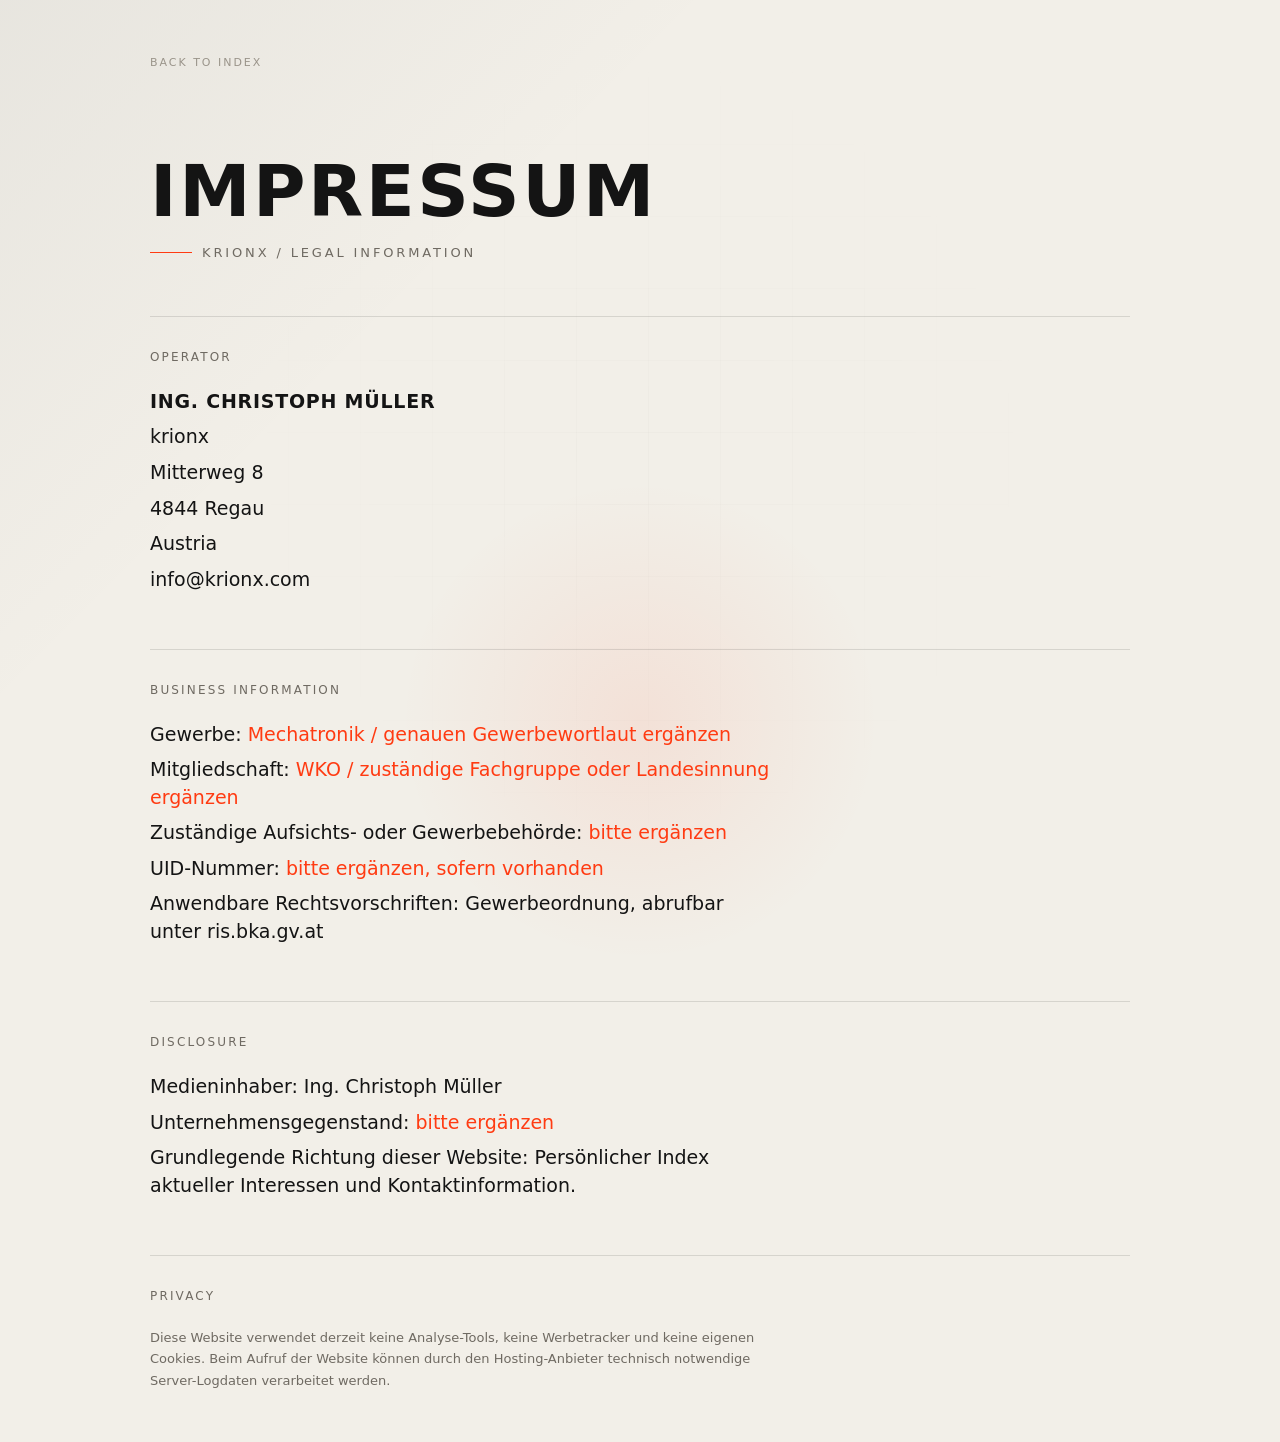
==== impressum.html @ 575dfe28 "Initial commit" ====
<!doctype html>
<html lang="de">
<head>
  <meta charset="UTF-8" />
  <meta name="viewport" content="width=device-width, initial-scale=1.0" />
  <title>Impressum / Christoph Müller / krionx</title>
  <meta name="robots" content="noindex" />

  <style>
    :root {
      --bg: #f2efe8;
      --text: #141414;
      --muted: #6f6a62;
      --quiet: #9a948a;
      --line: rgba(20,20,20,0.12);
      --accent: #ff3b12;
      --steel: #263238;
      --mx: 50%;
      --my: 50%;
    }

    * {
      margin: 0;
      padding: 0;
      box-sizing: border-box;
    }

    html,
    body {
      min-height: 100%;
    }

    body {
      min-height: 100vh;
      background:
        radial-gradient(circle at var(--mx) var(--my), rgba(255,59,18,0.08), transparent 15rem),
        linear-gradient(135deg, rgba(38,50,56,0.05), transparent 32rem),
        var(--bg);
      color: var(--text);
      font-family: Inter, ui-sans-serif, system-ui, sans-serif;
      overflow-x: hidden;
      position: relative;
    }

    body::before {
      content: "";
      position: fixed;
      inset: 0;
      pointer-events: none;
      background-image:
        linear-gradient(var(--line) 1px, transparent 1px),
        linear-gradient(90deg, var(--line) 1px, transparent 1px);
      background-size: 72px 72px;
      opacity: 0.18;
      mask-image: radial-gradient(circle at var(--mx) var(--my), rgba(0,0,0,0.8), transparent 30rem);
    }

    a {
      color: inherit;
      text-decoration: none;
    }

    a:hover {
      color: var(--accent);
    }

    .page {
      position: relative;
      z-index: 1;
      width: min(100% - 44px, 980px);
      margin-inline: auto;
      padding: clamp(28px, 4vw, 56px) 0;
    }

    .back {
      display: inline-block;
      margin-bottom: clamp(54px, 8vw, 88px);
      color: var(--quiet);
      font-size: 11px;
      letter-spacing: 0.18em;
      text-transform: uppercase;
      border-bottom: 0;
    }

    h1 {
      font-size: clamp(36px, 5.6vw, 76px);
      line-height: 0.95;
      letter-spacing: 0.035em;
      font-weight: 620;
      text-transform: uppercase;
    }

    .sub {
      display: inline-flex;
      align-items: center;
      gap: 10px;
      margin-top: 20px;
      color: var(--muted);
      font-size: 13px;
      letter-spacing: 0.22em;
      text-transform: uppercase;
    }

    .sub::before {
      content: "";
      width: 42px;
      height: 1px;
      background: var(--accent);
    }

    .section {
      margin-top: clamp(54px, 7vw, 96px);
      position: relative;
    }

    .section::before {
      content: "";
      position: absolute;
      left: 0;
      top: -34px;
      width: 100%;
      height: 1px;
      background: var(--line);
    }

    .label {
      margin-bottom: 24px;
      color: var(--muted);
      font-size: 12px;
      letter-spacing: 0.18em;
      text-transform: uppercase;
    }

    .details {
      display: grid;
      gap: 8px;
      max-width: 620px;
      color: var(--text);
      font-size: clamp(15px, 1.8vw, 19px);
      line-height: 1.45;
    }

    .details strong {
      text-transform: uppercase;
      letter-spacing: 0.04em;
      font-weight: 620;
    }

    .details .muted {
      color: var(--muted);
    }

    .details .todo {
      color: var(--accent);
    }

    .fineprint {
      margin-top: 22px;
      max-width: 620px;
      color: var(--muted);
      font-size: 13px;
      line-height: 1.65;
    }

    @media (max-width: 820px) {
      .page {
        width: min(100% - 28px, 980px);
      }

      h1 {
        font-size: clamp(32px, 9.4vw, 58px);
      }
    }
  </style>
</head>

<body>
  <main class="page">
    <a class="back" href="index.html">back to index</a>

    <header>
      <h1>Impressum</h1>
      <p class="sub">krionx / legal information</p>
    </header>

    <section class="section" aria-label="Medieninhaber">
      <p class="label">operator</p>

      <div class="details">
        <strong>Ing. Christoph Müller</strong>
        <span>krionx</span>
        <span>Mitterweg 8</span>
        <span>4844 Regau</span>
        <span>Austria</span>
        <a href="mailto:info@krionx.com">info@krionx.com</a>
      </div>
    </section>

    <section class="section" aria-label="Unternehmensangaben">
      <p class="label">business information</p>

      <div class="details">
        <span>Gewerbe: <span class="todo">Mechatronik / genauen Gewerbewortlaut ergänzen</span></span>
        <span>Mitgliedschaft: <span class="todo">WKO / zuständige Fachgruppe oder Landesinnung ergänzen</span></span>
        <span>Zuständige Aufsichts- oder Gewerbebehörde: <span class="todo">bitte ergänzen</span></span>
        <span>UID-Nummer: <span class="todo">bitte ergänzen, sofern vorhanden</span></span>
        <span>Anwendbare Rechtsvorschriften: Gewerbeordnung, abrufbar unter <a href="https://www.ris.bka.gv.at/" target="_blank" rel="noopener noreferrer">ris.bka.gv.at</a></span>
      </div>
    </section>

    <section class="section" aria-label="Offenlegung">
      <p class="label">disclosure</p>

      <div class="details">
        <span>Medieninhaber: Ing. Christoph Müller</span>
        <span>Unternehmensgegenstand: <span class="todo">bitte ergänzen</span></span>
        <span>Grundlegende Richtung dieser Website: Persönlicher Index aktueller Interessen und Kontaktinformation.</span>
      </div>
    </section>

    <section class="section" aria-label="Datenschutz">
      <p class="label">privacy</p>

      <p class="fineprint">
        Diese Website verwendet derzeit keine Analyse-Tools, keine Werbetracker und keine eigenen Cookies.
        Beim Aufruf der Website können durch den Hosting-Anbieter technisch notwendige Server-Logdaten verarbeitet werden.
      </p>
    </section>
  </main>

  <script>
    window.addEventListener("pointermove", event => {
      const x = `${(event.clientX / window.innerWidth) * 100}%`;
      const y = `${(event.clientY / window.innerHeight) * 100}%`;

      document.documentElement.style.setProperty("--mx", x);
      document.documentElement.style.setProperty("--my", y);
    });
  </script>
</body>
</html>
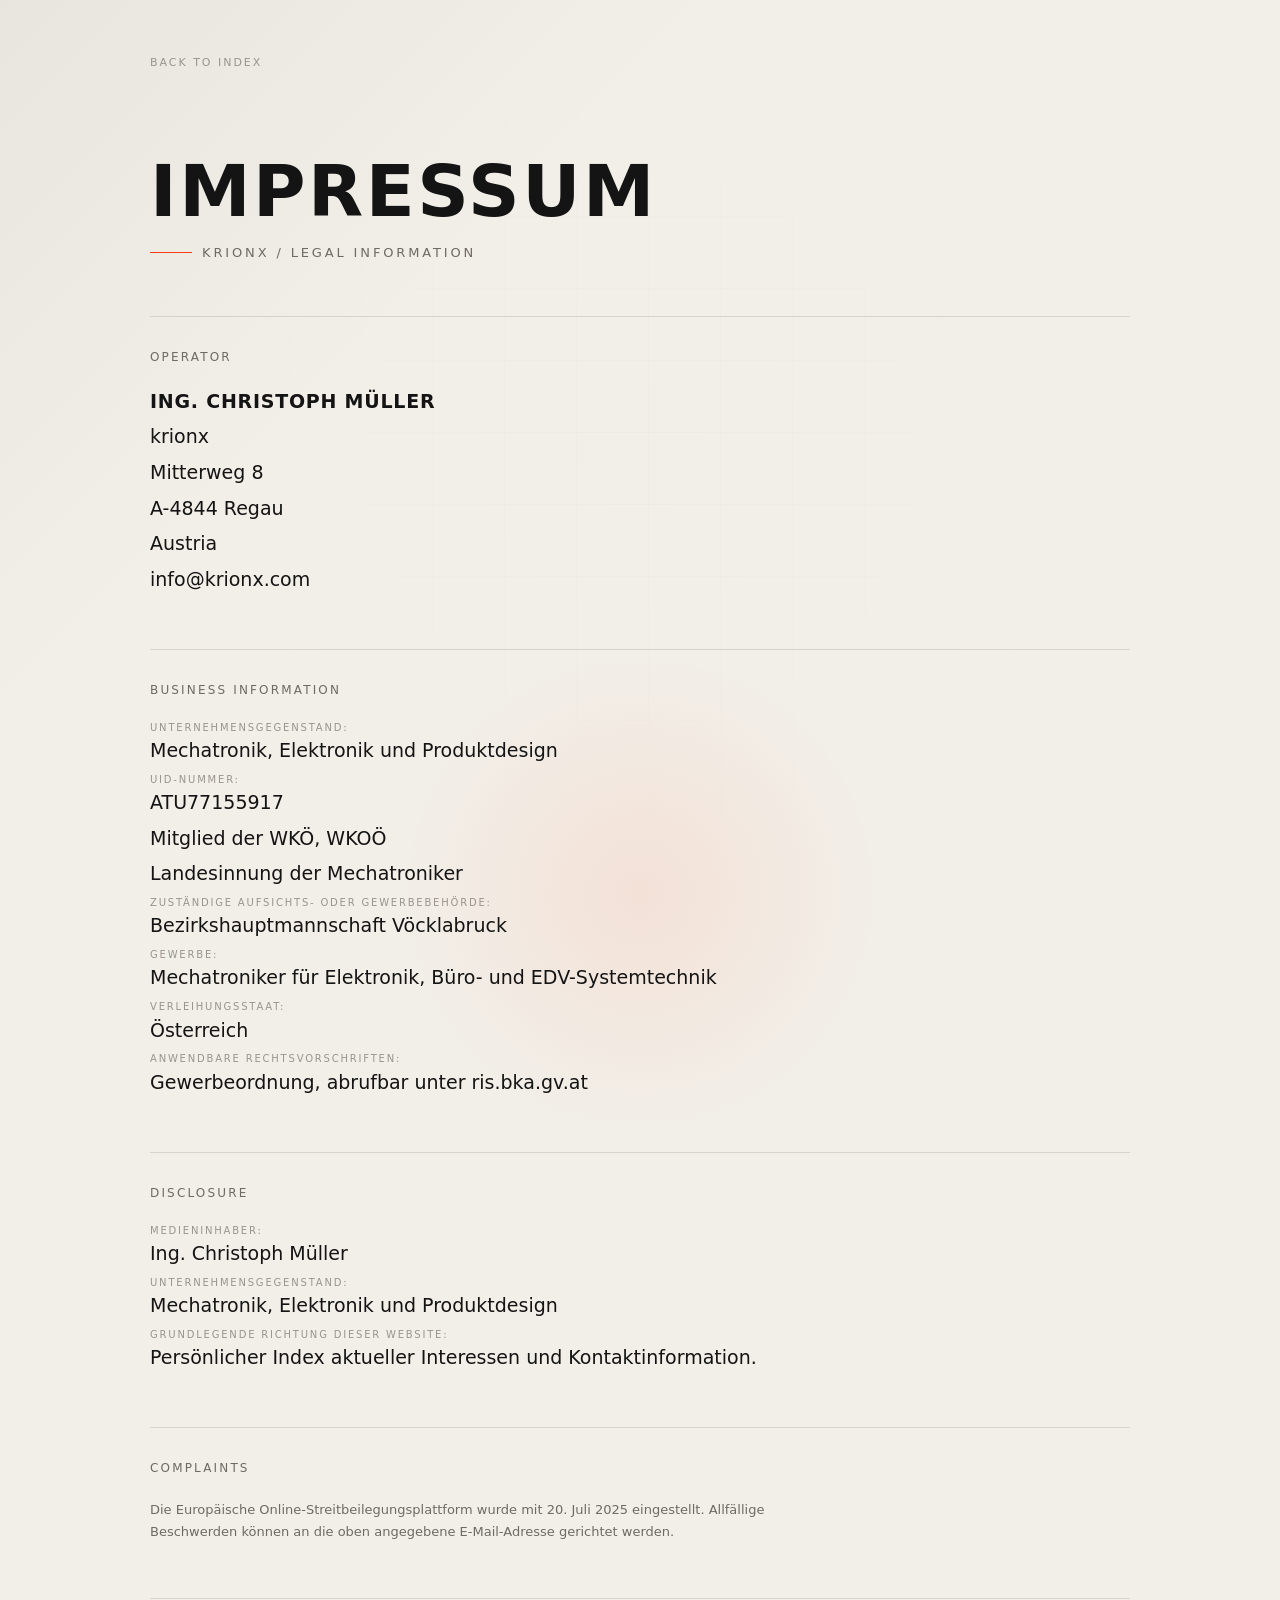
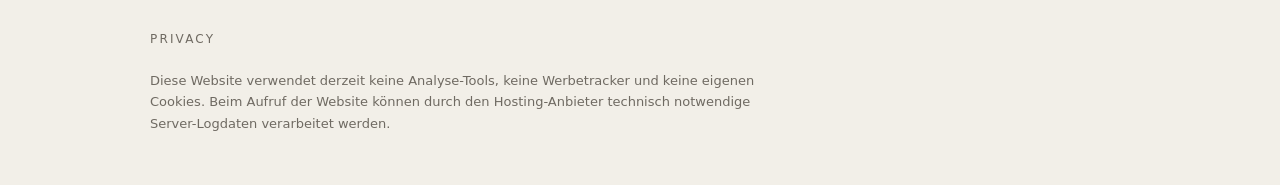
==== commit 43effb08: "update impressum.html" ====
--- a/impressum.html
+++ b/impressum.html
@@ -4,177 +4,10 @@
   <meta charset="UTF-8" />
   <meta name="viewport" content="width=device-width, initial-scale=1.0" />
   <title>Impressum / Christoph Müller / krionx</title>
-  <meta name="robots" content="noindex" />
-
-  <style>
-    :root {
-      --bg: #f2efe8;
-      --text: #141414;
-      --muted: #6f6a62;
-      --quiet: #9a948a;
-      --line: rgba(20,20,20,0.12);
-      --accent: #ff3b12;
-      --steel: #263238;
-      --mx: 50%;
-      --my: 50%;
-    }
-
-    * {
-      margin: 0;
-      padding: 0;
-      box-sizing: border-box;
-    }
-
-    html,
-    body {
-      min-height: 100%;
-    }
-
-    body {
-      min-height: 100vh;
-      background:
-        radial-gradient(circle at var(--mx) var(--my), rgba(255,59,18,0.08), transparent 15rem),
-        linear-gradient(135deg, rgba(38,50,56,0.05), transparent 32rem),
-        var(--bg);
-      color: var(--text);
-      font-family: Inter, ui-sans-serif, system-ui, sans-serif;
-      overflow-x: hidden;
-      position: relative;
-    }
-
-    body::before {
-      content: "";
-      position: fixed;
-      inset: 0;
-      pointer-events: none;
-      background-image:
-        linear-gradient(var(--line) 1px, transparent 1px),
-        linear-gradient(90deg, var(--line) 1px, transparent 1px);
-      background-size: 72px 72px;
-      opacity: 0.18;
-      mask-image: radial-gradient(circle at var(--mx) var(--my), rgba(0,0,0,0.8), transparent 30rem);
-    }
-
-    a {
-      color: inherit;
-      text-decoration: none;
-    }
-
-    a:hover {
-      color: var(--accent);
-    }
-
-    .page {
-      position: relative;
-      z-index: 1;
-      width: min(100% - 44px, 980px);
-      margin-inline: auto;
-      padding: clamp(28px, 4vw, 56px) 0;
-    }
-
-    .back {
-      display: inline-block;
-      margin-bottom: clamp(54px, 8vw, 88px);
-      color: var(--quiet);
-      font-size: 11px;
-      letter-spacing: 0.18em;
-      text-transform: uppercase;
-      border-bottom: 0;
-    }
-
-    h1 {
-      font-size: clamp(36px, 5.6vw, 76px);
-      line-height: 0.95;
-      letter-spacing: 0.035em;
-      font-weight: 620;
-      text-transform: uppercase;
-    }
-
-    .sub {
-      display: inline-flex;
-      align-items: center;
-      gap: 10px;
-      margin-top: 20px;
-      color: var(--muted);
-      font-size: 13px;
-      letter-spacing: 0.22em;
-      text-transform: uppercase;
-    }
-
-    .sub::before {
-      content: "";
-      width: 42px;
-      height: 1px;
-      background: var(--accent);
-    }
-
-    .section {
-      margin-top: clamp(54px, 7vw, 96px);
-      position: relative;
-    }
-
-    .section::before {
-      content: "";
-      position: absolute;
-      left: 0;
-      top: -34px;
-      width: 100%;
-      height: 1px;
-      background: var(--line);
-    }
-
-    .label {
-      margin-bottom: 24px;
-      color: var(--muted);
-      font-size: 12px;
-      letter-spacing: 0.18em;
-      text-transform: uppercase;
-    }
-
-    .details {
-      display: grid;
-      gap: 8px;
-      max-width: 620px;
-      color: var(--text);
-      font-size: clamp(15px, 1.8vw, 19px);
-      line-height: 1.45;
-    }
-
-    .details strong {
-      text-transform: uppercase;
-      letter-spacing: 0.04em;
-      font-weight: 620;
-    }
-
-    .details .muted {
-      color: var(--muted);
-    }
-
-    .details .todo {
-      color: var(--accent);
-    }
-
-    .fineprint {
-      margin-top: 22px;
-      max-width: 620px;
-      color: var(--muted);
-      font-size: 13px;
-      line-height: 1.65;
-    }
-
-    @media (max-width: 820px) {
-      .page {
-        width: min(100% - 28px, 980px);
-      }
-
-      h1 {
-        font-size: clamp(32px, 9.4vw, 58px);
-      }
-    }
-  </style>
+  <link rel="stylesheet" href="style.css" />
 </head>
 
-<body>
+<body class="legal">
   <main class="page">
     <a class="back" href="index.html">back to index</a>
 
@@ -190,7 +23,7 @@
         <strong>Ing. Christoph Müller</strong>
         <span>krionx</span>
         <span>Mitterweg 8</span>
-        <span>4844 Regau</span>
+        <span>A-4844 Regau</span>
         <span>Austria</span>
         <a href="mailto:info@krionx.com">info@krionx.com</a>
       </div>
@@ -200,11 +33,32 @@
       <p class="label">business information</p>
 
       <div class="details">
-        <span>Gewerbe: <span class="todo">Mechatronik / genauen Gewerbewortlaut ergänzen</span></span>
-        <span>Mitgliedschaft: <span class="todo">WKO / zuständige Fachgruppe oder Landesinnung ergänzen</span></span>
-        <span>Zuständige Aufsichts- oder Gewerbebehörde: <span class="todo">bitte ergänzen</span></span>
-        <span>UID-Nummer: <span class="todo">bitte ergänzen, sofern vorhanden</span></span>
-        <span>Anwendbare Rechtsvorschriften: Gewerbeordnung, abrufbar unter <a href="https://www.ris.bka.gv.at/" target="_blank" rel="noopener noreferrer">ris.bka.gv.at</a></span>
+        <span class="detail-item">
+          <b>Unternehmensgegenstand:</b>
+          <span>Mechatronik, Elektronik und Produktdesign</span>
+        </span>
+        <span class="detail-item">
+          <b>UID-Nummer:</b>
+          <span>ATU77155917</span>
+        </span>
+        <span>Mitglied der WKÖ, WKOÖ</span>
+        <span>Landesinnung der Mechatroniker</span>
+        <span class="detail-item">
+          <b>Zuständige Aufsichts- oder Gewerbebehörde:</b>
+          <span>Bezirkshauptmannschaft Vöcklabruck</span>
+        </span>
+        <span class="detail-item">
+          <b>Gewerbe:</b>
+          <span>Mechatroniker für Elektronik, Büro- und EDV-Systemtechnik</span>
+        </span>
+        <span class="detail-item">
+          <b>Verleihungsstaat:</b>
+          <span>Österreich</span>
+        </span>
+        <span class="detail-item">
+          <b>Anwendbare Rechtsvorschriften:</b>
+          <span>Gewerbeordnung, abrufbar unter <a href="https://www.ris.bka.gv.at/" target="_blank" rel="noopener noreferrer">ris.bka.gv.at</a></span>
+        </span>
       </div>
     </section>
 
@@ -212,10 +66,28 @@
       <p class="label">disclosure</p>
 
       <div class="details">
-        <span>Medieninhaber: Ing. Christoph Müller</span>
-        <span>Unternehmensgegenstand: <span class="todo">bitte ergänzen</span></span>
-        <span>Grundlegende Richtung dieser Website: Persönlicher Index aktueller Interessen und Kontaktinformation.</span>
+        <span class="detail-item">
+          <b>Medieninhaber:</b>
+          <span>Ing. Christoph Müller</span>
+        </span>
+        <span class="detail-item">
+          <b>Unternehmensgegenstand:</b>
+          <span>Mechatronik, Elektronik und Produktdesign</span>
+        </span>
+        <span class="detail-item">
+          <b>Grundlegende Richtung dieser Website:</b>
+          <span>Persönlicher Index aktueller Interessen und Kontaktinformation.</span>
+        </span>
       </div>
+    </section>
+
+    <section class="section" aria-label="Streitbeilegung">
+      <p class="label">complaints</p>
+
+      <p class="fineprint">
+        Die Europäische Online-Streitbeilegungsplattform wurde mit 20. Juli 2025 eingestellt.
+        Allfällige Beschwerden können an die oben angegebene E-Mail-Adresse gerichtet werden.
+      </p>
     </section>
 
     <section class="section" aria-label="Datenschutz">
--- a/style.css
+++ b/style.css
@@ -0,0 +1,430 @@
+:root {
+  --bg: #f2efe8;
+  --text: #141414;
+  --muted: #6f6a62;
+  --quiet: #9a948a;
+  --line: rgba(20,20,20,0.12);
+  --accent: #ff3b12;
+  --steel: #263238;
+  --mx: 50%;
+  --my: 50%;
+}
+
+* {
+  margin: 0;
+  padding: 0;
+  box-sizing: border-box;
+}
+
+html,
+body {
+  min-height: 100%;
+}
+
+body {
+  min-height: 100vh;
+  background:
+    radial-gradient(circle at var(--mx) var(--my), rgba(255,59,18,var(--glow-opacity, 0.09)), transparent 15rem),
+    linear-gradient(135deg, rgba(38,50,56,0.05), transparent 32rem),
+    var(--bg);
+  color: var(--text);
+  font-family: Inter, ui-sans-serif, system-ui, sans-serif;
+  overflow-x: hidden;
+  position: relative;
+}
+
+body.legal {
+  --glow-opacity: 0.08;
+}
+
+body::before {
+  content: "";
+  position: fixed;
+  inset: 0;
+  pointer-events: none;
+  background-image:
+    linear-gradient(var(--line) 1px, transparent 1px),
+    linear-gradient(90deg, var(--line) 1px, transparent 1px);
+  background-size: 72px 72px;
+  opacity: 0.18;
+  mask-image: radial-gradient(circle at var(--mx) var(--my), rgba(0,0,0,0.8), transparent 30rem);
+}
+
+body.home::after {
+  content: "";
+  position: fixed;
+  inset: 0;
+  pointer-events: none;
+  background-image: url("data:image/svg+xml,%3Csvg viewBox='0 0 200 200' xmlns='http://www.w3.org/2000/svg'%3E%3Cfilter id='n'%3E%3CfeTurbulence type='fractalNoise' baseFrequency='0.75' numOctaves='4' stitchTiles='stitch'/%3E%3C/filter%3E%3Crect width='100%25' height='100%25' filter='url(%23n)' opacity='0.16'/%3E%3C/svg%3E");
+  opacity: 0.045;
+}
+
+a {
+  color: inherit;
+  text-decoration: none;
+}
+
+a:hover {
+  color: var(--accent);
+}
+
+.page {
+  position: relative;
+  z-index: 1;
+  width: min(100% - 44px, 980px);
+  margin-inline: auto;
+  padding: clamp(28px, 4vw, 56px) 0;
+}
+
+.brand {
+  display: flex;
+  align-items: center;
+  gap: 14px;
+  margin-bottom: clamp(36px, 5vw, 72px);
+  color: var(--steel);
+}
+
+.logo {
+  width: 36px;
+  height: 36px;
+  flex: 0 0 auto;
+}
+
+.logo img {
+  width: 100%;
+  height: 100%;
+  display: block;
+  object-fit: contain;
+}
+
+.brand-mark {
+  display: grid;
+  gap: 4px;
+  font-size: 11px;
+  letter-spacing: 0.2em;
+  line-height: 1.1;
+  text-transform: uppercase;
+}
+
+.brand-mark span:last-child {
+  color: var(--quiet);
+}
+
+.hero {
+  display: grid;
+  grid-template-columns: minmax(0, 760px) auto;
+  gap: clamp(34px, 6vw, 72px);
+  align-items: start;
+}
+
+header {
+  max-width: 760px;
+}
+
+h1 {
+  font-size: clamp(36px, 5.6vw, 76px);
+  line-height: 0.95;
+  letter-spacing: 0.035em;
+  font-weight: 620;
+  text-transform: uppercase;
+}
+
+.home h1 {
+  max-width: 760px;
+}
+
+.sub {
+  display: inline-flex;
+  align-items: center;
+  gap: 10px;
+  margin-top: 20px;
+  color: var(--muted);
+  font-size: 13px;
+  letter-spacing: 0.22em;
+  text-transform: uppercase;
+}
+
+.sub::before {
+  content: "";
+  width: 42px;
+  height: 1px;
+  background: var(--accent);
+}
+
+.section {
+  margin-top: clamp(54px, 7vw, 96px);
+  position: relative;
+}
+
+.section::before {
+  content: "";
+  position: absolute;
+  left: 0;
+  top: -34px;
+  width: 100%;
+  height: 1px;
+  background: var(--line);
+}
+
+.label {
+  margin-bottom: 28px;
+  color: var(--muted);
+  font-size: 12px;
+  letter-spacing: 0.18em;
+  text-transform: uppercase;
+}
+
+.legal .label {
+  margin-bottom: 24px;
+}
+
+.glyphs {
+  width: 172px;
+  display: grid;
+  grid-template-columns: repeat(2, 72px);
+  gap: 18px 20px;
+  color: rgba(38,50,56,0.44);
+  pointer-events: none;
+  margin-top: 6px;
+}
+
+.glyphs svg {
+  width: 72px;
+  height: 72px;
+  overflow: visible;
+}
+
+.glyphs .accent {
+  color: rgba(255,59,18,0.58);
+}
+
+.glyphs path,
+.glyphs circle,
+.glyphs rect,
+.glyphs line {
+  vector-effect: non-scaling-stroke;
+}
+
+.topics {
+  display: grid;
+  gap: 12px;
+  list-style: none;
+}
+
+.topic {
+  display: grid;
+  grid-template-columns: 38px minmax(0, 1fr);
+  gap: 18px;
+  align-items: baseline;
+  width: fit-content;
+}
+
+.topic small {
+  color: var(--quiet);
+  font-size: 11px;
+  letter-spacing: 0.16em;
+  transition: color 160ms ease;
+}
+
+.topic span {
+  display: inline-block;
+  font-size: clamp(24px, 3.6vw, 44px);
+  line-height: 1;
+  letter-spacing: -0.055em;
+  transform-origin: left center;
+  transform: translate3d(0, 0, 0) scale(1);
+  backface-visibility: hidden;
+  transition: color 160ms ease, transform 160ms cubic-bezier(0.2, 0, 0.2, 1);
+  will-change: transform;
+}
+
+.topic:hover small {
+  color: var(--accent);
+}
+
+.topic:hover span {
+  color: var(--accent);
+  transform: translate3d(0, 0, 0) scale(1.018);
+}
+
+.note {
+  margin-top: 34px;
+  max-width: 460px;
+  color: var(--muted);
+  font-size: 15px;
+  line-height: 1.7;
+}
+
+.contact {
+  display: grid;
+  gap: 6px;
+  color: var(--text);
+  font-style: normal;
+  font-size: clamp(15px, 1.8vw, 20px);
+  line-height: 1.32;
+  letter-spacing: -0.01em;
+}
+
+.contact-name {
+  text-transform: uppercase;
+  letter-spacing: 0.04em;
+  font-weight: 620;
+}
+
+.contact-location {
+  color: var(--muted);
+}
+
+.contact-mail {
+  width: fit-content;
+  color: var(--steel);
+  border-bottom: 1px solid rgba(38,50,56,0.28);
+}
+
+.contact-mail:hover {
+  border-color: var(--accent);
+}
+
+.links {
+  margin-top: 34px;
+  display: flex;
+  gap: 12px;
+  color: var(--muted);
+}
+
+.links a {
+  width: 34px;
+  height: 34px;
+  display: inline-grid;
+  place-items: center;
+  border: 1px solid var(--line);
+  color: var(--muted);
+  transition: border-color 180ms ease, color 180ms ease, transform 180ms ease;
+}
+
+.links svg {
+  width: 17px;
+  height: 17px;
+  display: block;
+}
+
+.links a:hover {
+  border-color: var(--accent);
+  color: var(--accent);
+  transform: translateY(-2px);
+}
+
+.updated {
+  margin-top: 26px;
+  color: var(--quiet);
+  font-size: 11px;
+  letter-spacing: 0.16em;
+  text-transform: uppercase;
+}
+
+.legal-link {
+  display: inline-block;
+  margin-top: 10px;
+  color: var(--quiet);
+  font-size: 10px;
+  letter-spacing: 0.12em;
+  text-transform: uppercase;
+  border-bottom: 1px solid rgba(154,148,138,0.34);
+  opacity: 0.78;
+  transition: border-color 180ms ease, color 180ms ease, opacity 180ms ease;
+}
+
+.legal-link:hover {
+  color: var(--accent);
+  border-color: var(--accent);
+  opacity: 1;
+}
+
+.back {
+  display: inline-block;
+  margin-bottom: clamp(54px, 8vw, 88px);
+  color: var(--quiet);
+  font-size: 11px;
+  letter-spacing: 0.18em;
+  text-transform: uppercase;
+  border-bottom: 0;
+}
+
+.details {
+  display: grid;
+  gap: 8px;
+  max-width: 620px;
+  color: var(--text);
+  font-size: clamp(15px, 1.8vw, 19px);
+  line-height: 1.45;
+}
+
+.details strong {
+  text-transform: uppercase;
+  letter-spacing: 0.04em;
+  font-weight: 620;
+}
+
+.detail-item {
+  display: grid;
+  gap: 2px;
+}
+
+.detail-item b {
+  color: var(--quiet);
+  font-size: 10px;
+  font-weight: 500;
+  letter-spacing: 0.18em;
+  text-transform: uppercase;
+}
+
+.detail-item span {
+  color: var(--text);
+}
+
+.details .muted {
+  color: var(--muted);
+}
+
+.details .todo {
+  color: var(--accent);
+}
+
+.fineprint {
+  margin-top: 22px;
+  max-width: 620px;
+  color: var(--muted);
+  font-size: 13px;
+  line-height: 1.65;
+}
+
+@media (max-width: 820px) {
+  .page {
+    width: min(100% - 28px, 980px);
+  }
+
+  .hero {
+    grid-template-columns: 1fr;
+    gap: 28px;
+  }
+
+  .glyphs {
+    width: fit-content;
+    grid-template-columns: repeat(4, 44px);
+    gap: 12px;
+    margin-top: 0;
+  }
+
+  .glyphs svg {
+    width: 44px;
+    height: 44px;
+  }
+
+  h1 {
+    font-size: clamp(32px, 9.4vw, 58px);
+  }
+
+  .home .section {
+    margin-top: 64px;
+  }
+}
